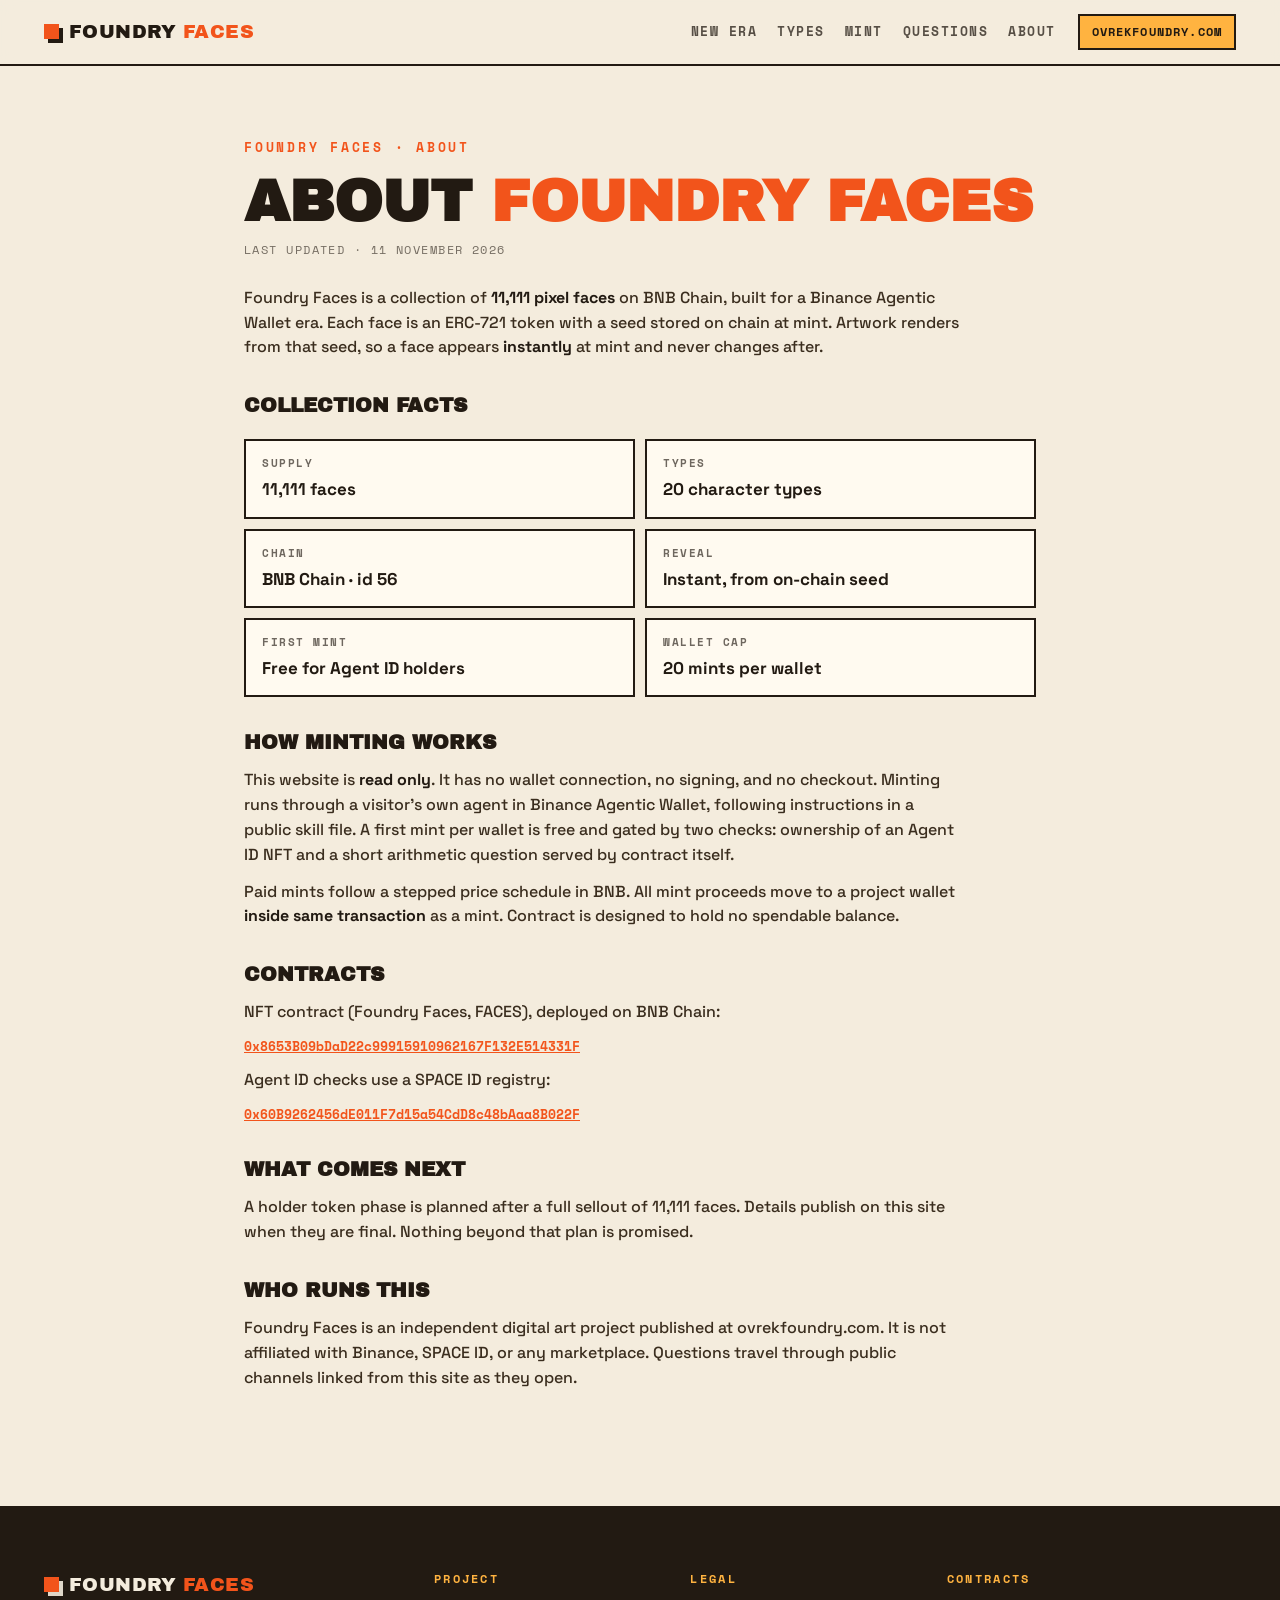
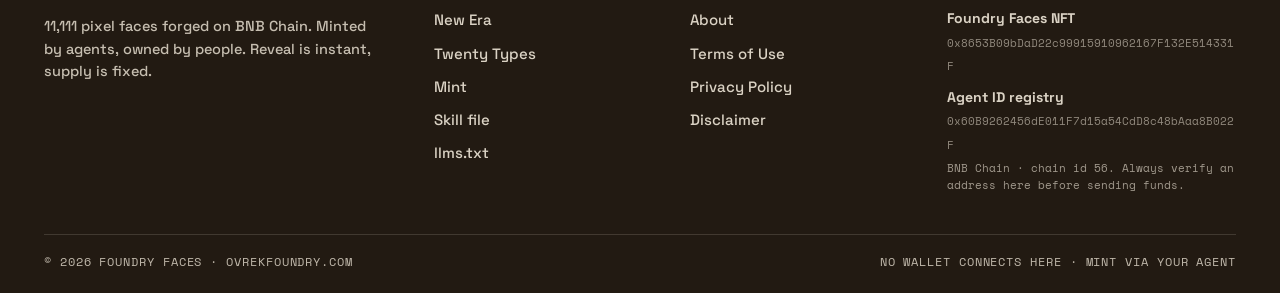
==== about.html @ cc5d2db2 "Foundry Faces site: hero wall, finder, types, mint board, legal pages" ====
<!doctype html>
<html lang="en">
<head>
<meta charset="utf-8">
<meta name="viewport" content="width=device-width, initial-scale=1">
<title>About · FOUNDRY FACES</title>
<meta name="description" content="About for Foundry Faces, a collection of 11,111 pixel faces on BNB Chain at ovrekfoundry.com.">
<link rel="icon" href="img/logo.svg?v=1">
<link rel="stylesheet" href="css/style.css?v=1">
</head>
<body>
<header class="topbar">
  <a class="brand" href="index.html"><span class="sq"></span><span>FOUNDRY <b>FACES</b></span></a>
  <nav class="nav">
    <a href="index.html#era">New Era</a>
    <a href="index.html#types">Types</a>
    <a href="index.html#mint">Mint</a>
    <a href="index.html#faq">Questions</a>
    <a href="about.html">About</a>
  </nav>
  <div class="pill">OVREKFOUNDRY.COM</div>
</header>
<main class="doc-wrap">
  <div class="kicker">Foundry Faces · About</div>
  <h1>About <span class="hot">Foundry Faces</span></h1>
  <div class="updated">Last updated · 11 November 2026</div>

<p>Foundry Faces is a collection of <b>11,111 pixel faces</b> on BNB Chain, built for a Binance Agentic Wallet era. Each face is an ERC-721 token with a seed stored on chain at mint. Artwork renders from that seed, so a face appears <b>instantly</b> at mint and never changes after.</p>
<h2>Collection facts</h2>
<div class="kv">
  <div><span>Supply</span><b>11,111 faces</b></div>
  <div><span>Types</span><b>20 character types</b></div>
  <div><span>Chain</span><b>BNB Chain · id 56</b></div>
  <div><span>Reveal</span><b>Instant, from on-chain seed</b></div>
  <div><span>First mint</span><b>Free for Agent ID holders</b></div>
  <div><span>Wallet cap</span><b>20 mints per wallet</b></div>
</div>
<h2>How minting works</h2>
<p>This website is <b>read only</b>. It has no wallet connection, no signing, and no checkout. Minting runs through a visitor's own agent in Binance Agentic Wallet, following instructions in a public skill file. A first mint per wallet is free and gated by two checks: ownership of an Agent ID NFT and a short arithmetic question served by contract itself.</p>
<p>Paid mints follow a stepped price schedule in BNB. All mint proceeds move to a project wallet <b>inside same transaction</b> as a mint. Contract is designed to hold no spendable balance.</p>
<h2>Contracts</h2>
<p>NFT contract (Foundry Faces, FACES), deployed on BNB Chain:</p>
<p class="addr"><a href="https://bscscan.com/address/0x8653B09bDaD22c99915910962167F132E514331F" target="_blank" rel="noopener">0x8653B09bDaD22c99915910962167F132E514331F</a></p>
<p>Agent ID checks use a SPACE ID registry:</p>
<p class="addr"><a href="https://bscscan.com/address/0x60B9262456dE011F7d15a54CdD8c48bAaa8B022F" target="_blank" rel="noopener">0x60B9262456dE011F7d15a54CdD8c48bAaa8B022F</a></p>
<h2>What comes next</h2>
<p>A holder token phase is planned after a full sellout of 11,111 faces. Details publish on this site when they are final. Nothing beyond that plan is promised.</p>
<h2>Who runs this</h2>
<p>Foundry Faces is an independent digital art project published at ovrekfoundry.com. It is not affiliated with Binance, SPACE ID, or any marketplace. Questions travel through public channels linked from this site as they open.</p>

</main>

<footer class="site">
  <div class="foot-in">
    <div class="foot-brand">
      <a class="brand" href="index.html"><span class="sq"></span><span>FOUNDRY <b>FACES</b></span></a>
      <p>11,111 pixel faces forged on BNB Chain. Minted by agents, owned by people. Reveal is instant, supply is fixed.</p>
    </div>
    <div class="foot-col">
      <h4>Project</h4>
      <a href="index.html#era">New Era</a>
      <a href="index.html#types">Twenty Types</a>
      <a href="index.html#mint">Mint</a>
      <a href="foundry-skill.md">Skill file</a>
      <a href="llms.txt">llms.txt</a>
    </div>
    <div class="foot-col">
      <h4>Legal</h4>
      <a href="about.html">About</a>
      <a href="terms.html">Terms of Use</a>
      <a href="privacy.html">Privacy Policy</a>
      <a href="disclaimer.html">Disclaimer</a>
    </div>
    <div class="foot-col">
      <h4>Contracts</h4>
      <a class="fc" href="https://bscscan.com/address/0x8653B09bDaD22c99915910962167F132E514331F" target="_blank" rel="noopener"><b>Foundry Faces NFT</b><span>0x8653B09bDaD22c99915910962167F132E514331F</span></a>
      <a class="fc" href="https://bscscan.com/address/0x60B9262456dE011F7d15a54CdD8c48bAaa8B022F" target="_blank" rel="noopener"><b>Agent ID registry</b><span>0x60B9262456dE011F7d15a54CdD8c48bAaa8B022F</span></a>
      <p class="fc-note">BNB Chain · chain id 56. Always verify an address here before sending funds.</p>
    </div>
  </div>
  <div class="foot-base">
    <span>© 2026 FOUNDRY FACES · OVREKFOUNDRY.COM</span>
    <span>NO WALLET CONNECTS HERE · MINT VIA YOUR AGENT</span>
  </div>
</footer>
</body>
</html>
---- css/style.css ----
@font-face { font-family: "Archivo Black"; src: url("../fonts/ArchivoBlack.ttf") format("truetype"); font-weight: 400; font-display: swap; }
@font-face { font-family: "Space Grotesk"; src: url("../fonts/SpaceGrotesk-500.ttf") format("truetype"); font-weight: 500; font-display: swap; }
@font-face { font-family: "Space Grotesk"; src: url("../fonts/SpaceGrotesk-700.ttf") format("truetype"); font-weight: 700; font-display: swap; }
@font-face { font-family: "Space Mono"; src: url("../fonts/SpaceMono.ttf") format("truetype"); font-weight: 400; font-display: swap; }
@font-face { font-family: "Space Mono"; src: url("../fonts/SpaceMono-Bold.ttf") format("truetype"); font-weight: 700; font-display: swap; }

:root {
  --paper: #f4ecdd;
  --paper-2: #ede1c9;
  --ink: #221a12;
  --ink-2: #3a2d1e;
  --molten: #f2541b;
  --molten-2: #ff8a3d;
  --amber: #ffb340;
  --line: rgba(34, 26, 18, .16);
  --card: #fffaf0;
}

* { margin: 0; padding: 0; box-sizing: border-box; }
html { scroll-behavior: smooth; }
body {
  background: var(--paper);
  color: var(--ink);
  font-family: "Space Grotesk", system-ui, sans-serif;
  font-weight: 500;
  line-height: 1.55;
  -webkit-font-smoothing: antialiased;
  overflow-x: hidden;
}
a { color: inherit; }
img, canvas { display: block; }
::selection { background: var(--molten); color: #fff; }

/* ---------- top bar ---------- */
.topbar {
  position: sticky; top: 0; z-index: 50;
  display: flex; align-items: center; gap: 22px;
  padding: 14px clamp(16px, 4vw, 44px);
  background: rgba(244, 236, 221, .92);
  backdrop-filter: blur(8px);
  border-bottom: 2px solid var(--ink);
}
.brand {
  font-family: "Archivo Black", sans-serif;
  font-size: 19px; letter-spacing: .02em; text-decoration: none;
  display: flex; align-items: center; gap: 10px; white-space: nowrap;
}
.brand .sq { width: 15px; height: 15px; background: var(--molten); flex: none; box-shadow: 4px 4px 0 var(--ink); }
.brand span b { color: var(--molten); font-weight: 400; }
.nav { display: flex; gap: 20px; margin-left: auto; }
.nav a {
  font-family: "Space Mono", monospace; font-size: 12.5px; font-weight: 700;
  letter-spacing: .12em; text-transform: uppercase; text-decoration: none; opacity: .75;
}
.nav a:hover { opacity: 1; color: var(--molten); }
.pill {
  font-family: "Space Mono", monospace; font-size: 11.5px; font-weight: 700; letter-spacing: .1em;
  padding: 7px 12px; border: 2px solid var(--ink); background: var(--amber); white-space: nowrap;
}
@media (max-width: 720px) { .nav { display: none; } .pill { margin-left: auto; } }

/* ---------- hero ---------- */
.hero { padding: clamp(34px, 6vw, 72px) clamp(16px, 4vw, 44px) 0; max-width: 1360px; margin: 0 auto; }
.kicker {
  font-family: "Space Mono", monospace; font-size: 12.5px; font-weight: 700;
  letter-spacing: .22em; text-transform: uppercase; color: var(--molten);
  display: flex; align-items: center; gap: 12px;
}
.kicker::after { content: ""; height: 2px; background: var(--ink); flex: 1; opacity: .25; }
.hero h1 {
  font-family: "Archivo Black", sans-serif;
  font-size: clamp(46px, 9.2vw, 128px);
  line-height: .94; letter-spacing: -.01em; text-transform: uppercase;
  margin: 18px 0 8px;
}
.hero h1 .hot { color: var(--molten); }
.hero h1 .outline { color: transparent; -webkit-text-stroke: 2.5px var(--ink); }
.hero-sub { font-size: clamp(16px, 2vw, 20px); max-width: 620px; color: var(--ink-2); }
.hero-sub b { color: var(--ink); }

.wall {
  margin-top: clamp(26px, 4vw, 44px);
  display: grid; grid-template-columns: repeat(8, 1fr); gap: 10px;
}
.wall canvas {
  width: 100%; aspect-ratio: 1; border: 2px solid var(--ink); background: var(--paper-2);
  image-rendering: pixelated;
}
@media (max-width: 900px) { .wall { grid-template-columns: repeat(6, 1fr); } .wall canvas:nth-child(n+19) { display: none; } }
@media (max-width: 560px) { .wall { grid-template-columns: repeat(4, 1fr); } .wall canvas:nth-child(n+13) { display: none; } }

.finder {
  margin-top: 12px;
  display: grid; grid-template-columns: 300px 1fr; gap: 0;
  border: 2px solid var(--ink); background: var(--card);
  box-shadow: 10px 10px 0 var(--ink);
}
.finder-face { border-right: 2px solid var(--ink); background: var(--paper-2); }
.finder-face canvas { width: 100%; aspect-ratio: 1; image-rendering: pixelated; }
.finder-body { padding: clamp(20px, 3.4vw, 38px); display: flex; flex-direction: column; gap: 14px; justify-content: center; }
.finder-body h2 { font-family: "Archivo Black", sans-serif; font-size: clamp(26px, 3.6vw, 42px); text-transform: uppercase; line-height: 1.02; }
.finder-body p { color: var(--ink-2); max-width: 520px; }
.finder-result { font-family: "Space Mono", monospace; font-size: 13.5px; font-weight: 700; letter-spacing: .06em; min-height: 22px; }
.finder-result b { color: var(--molten); }
.btn {
  font-family: "Space Mono", monospace; font-weight: 700; font-size: 14px; letter-spacing: .12em;
  text-transform: uppercase; cursor: pointer; text-decoration: none;
  display: inline-flex; align-items: center; gap: 10px;
  padding: 15px 24px; border: 2px solid var(--ink); background: var(--molten); color: #fff;
  box-shadow: 5px 5px 0 var(--ink); transition: transform .08s ease, box-shadow .08s ease;
  align-self: flex-start;
}
.btn:hover { transform: translate(2px, 2px); box-shadow: 3px 3px 0 var(--ink); }
.btn:active { transform: translate(5px, 5px); box-shadow: 0 0 0 var(--ink); }
.btn.dark { background: var(--ink); color: var(--paper); }
@media (max-width: 720px) { .finder { grid-template-columns: 1fr; } .finder-face { border-right: none; border-bottom: 2px solid var(--ink); } }

/* live strip */
.live-strip {
  margin-top: 26px; display: flex; flex-wrap: wrap; gap: 0;
  border: 2px solid var(--ink); background: var(--ink); color: var(--paper);
}
.live-strip .cell { flex: 1 1 160px; padding: 16px 20px; border-right: 1px solid rgba(244,236,221,.22); }
.live-strip .cell:last-child { border-right: none; }
.live-strip .num { font-family: "Archivo Black", sans-serif; font-size: clamp(24px, 3vw, 36px); line-height: 1; }
.live-strip .num.hot { color: var(--amber); }
.live-strip .lab { font-family: "Space Mono", monospace; font-size: 11px; font-weight: 700; letter-spacing: .18em; text-transform: uppercase; opacity: .72; margin-top: 6px; }

/* ---------- sections ---------- */
section.blk { max-width: 1360px; margin: 0 auto; padding: clamp(52px, 8vw, 104px) clamp(16px, 4vw, 44px) 0; }
.sec-head { display: flex; align-items: baseline; gap: 18px; border-top: 2px solid var(--ink); padding-top: 18px; }
.sec-no { font-family: "Space Mono", monospace; font-weight: 700; font-size: 14px; letter-spacing: .14em; color: var(--molten); white-space: nowrap; }
.sec-head h2 { font-family: "Archivo Black", sans-serif; font-size: clamp(32px, 5.4vw, 64px); text-transform: uppercase; line-height: .98; }
.sec-head h2 .hot { color: var(--molten); }
.lede { font-size: clamp(16px, 2vw, 20px); color: var(--ink-2); max-width: 680px; margin-top: 16px; }
.lede b { color: var(--ink); }

.facts { display: grid; grid-template-columns: repeat(3, 1fr); gap: 10px; margin-top: 30px; }
.fact { border: 2px solid var(--ink); background: var(--card); padding: 22px; }
.fact .n { font-family: "Archivo Black", sans-serif; font-size: clamp(30px, 4.4vw, 52px); line-height: 1; }
.fact .n .hot { color: var(--molten); }
.fact .t { font-family: "Space Mono", monospace; font-size: 11.5px; font-weight: 700; letter-spacing: .16em; text-transform: uppercase; margin-top: 8px; opacity: .75; }
@media (max-width: 720px) { .facts { grid-template-columns: 1fr; } }

/* types grid */
.types { display: grid; grid-template-columns: repeat(5, 1fr); gap: 10px; margin-top: 30px; }
.type-card { border: 2px solid var(--ink); background: var(--card); padding: 12px; transition: transform .12s ease; }
.type-card:hover { transform: translateY(-4px); }
.type-card canvas { width: 100%; aspect-ratio: 1; image-rendering: pixelated; border: 2px solid var(--ink); }
.type-card .tn { font-family: "Archivo Black", sans-serif; font-size: 17px; text-transform: uppercase; margin-top: 12px; display: flex; justify-content: space-between; align-items: baseline; }
.type-card .tn i { font-family: "Space Mono", monospace; font-style: normal; font-size: 11px; color: var(--molten); letter-spacing: .1em; white-space: nowrap; }
@media (max-width: 480px) { .type-card .tn { font-size: 14.5px; } .type-card .tn i { font-size: 9.5px; } }
.type-card .td { font-size: 13.5px; color: var(--ink-2); margin-top: 4px; line-height: 1.45; }
@media (max-width: 1000px) { .types { grid-template-columns: repeat(4, 1fr); } }
@media (max-width: 760px) { .types { grid-template-columns: repeat(3, 1fr); } }
@media (max-width: 480px) { .types { grid-template-columns: repeat(2, 1fr); } }

/* mint board */
.board { display: grid; grid-template-columns: repeat(3, 1fr); gap: 10px; margin-top: 30px; }
.board .cell { border: 2px solid var(--ink); background: var(--ink); color: var(--paper); padding: 22px; }
.board .num { font-family: "Archivo Black", sans-serif; font-size: clamp(28px, 4vw, 46px); line-height: 1; }
.board .num.hot { color: var(--amber); }
.board .lab { font-family: "Space Mono", monospace; font-size: 11px; font-weight: 700; letter-spacing: .18em; text-transform: uppercase; opacity: .72; margin-top: 8px; }
.board-note { font-family: "Space Mono", monospace; font-size: 13px; margin-top: 12px; color: var(--ink-2); }
@media (max-width: 720px) { .board { grid-template-columns: 1fr; } }

.tiers { margin-top: 26px; border: 2px solid var(--ink); background: var(--card); }
.tiers table { width: 100%; border-collapse: collapse; }
.tiers th, .tiers td { padding: 14px 18px; text-align: left; border-bottom: 1px solid var(--line); font-size: 15.5px; }
.tiers tr:last-child td { border-bottom: none; }
.tiers th { font-family: "Space Mono", monospace; font-size: 11.5px; font-weight: 700; letter-spacing: .16em; text-transform: uppercase; background: var(--paper-2); }
.tiers td.price { font-family: "Space Mono", monospace; font-weight: 700; }
.tiers td.price.free { color: var(--molten); }
.tiers .rowtag { font-family: "Space Mono", monospace; font-size: 11px; font-weight: 700; letter-spacing: .1em; padding: 3px 8px; border: 1.5px solid var(--ink); }
.tiers .rowtag.free { background: var(--amber); }

.prompt-wrap { margin-top: 26px; border: 2px solid var(--ink); background: #171008; color: #f7ead2; box-shadow: 10px 10px 0 var(--molten); }
.prompt-head { display: flex; align-items: center; justify-content: space-between; gap: 14px; padding: 14px 18px; border-bottom: 1px solid rgba(247,234,210,.2); }
.prompt-head .pt { font-family: "Space Mono", monospace; font-size: 12px; font-weight: 700; letter-spacing: .18em; text-transform: uppercase; }
.copy-btn {
  font-family: "Space Mono", monospace; font-size: 12px; font-weight: 700; letter-spacing: .1em;
  padding: 8px 14px; cursor: pointer; border: 1.5px solid #f7ead2; background: transparent; color: #f7ead2;
}
.copy-btn:hover { background: var(--molten); border-color: var(--molten); color: #fff; }
.prompt-body { padding: 18px; font-family: "Space Mono", monospace; font-size: 13.5px; line-height: 1.75; white-space: pre-wrap; word-break: break-word; max-height: 340px; overflow: auto; }
.skill-line { margin-top: 16px; font-size: 15px; color: var(--ink-2); }
.skill-line a { font-weight: 700; color: var(--molten); }

/* FAQ */
.faq { margin-top: 30px; border: 2px solid var(--ink); background: var(--card); }
.faq details { border-bottom: 1px solid var(--line); }
.faq details:last-child { border-bottom: none; }
.faq summary {
  cursor: pointer; list-style: none; padding: 18px 22px;
  font-family: "Archivo Black", sans-serif; font-size: 16.5px; text-transform: uppercase;
  display: flex; justify-content: space-between; gap: 14px; align-items: center;
}
.faq summary::-webkit-details-marker { display: none; }
.faq summary::after { content: "+"; font-family: "Space Mono", monospace; color: var(--molten); font-size: 22px; }
.faq details[open] summary::after { content: "-"; }
.faq .a { padding: 0 22px 20px; color: var(--ink-2); max-width: 760px; }
.faq .a b { color: var(--ink); }

/* ---------- doc pages ---------- */
.doc-wrap { max-width: 880px; margin: 0 auto; padding: clamp(40px, 6vw, 72px) clamp(16px, 4vw, 44px) 0; }
.doc-wrap .kicker::after { display: none; }
.doc-wrap h1 { font-family: "Archivo Black", sans-serif; font-size: clamp(34px, 5.6vw, 58px); text-transform: uppercase; line-height: 1; margin: 16px 0 10px; }
.doc-wrap h1 .hot { color: var(--molten); }
.doc-wrap .updated { font-family: "Space Mono", monospace; font-size: 12px; letter-spacing: .12em; text-transform: uppercase; opacity: .6; margin-bottom: 26px; }
.doc-wrap h2 { font-family: "Archivo Black", sans-serif; font-size: 20px; text-transform: uppercase; margin: 30px 0 10px; }
.doc-wrap p { color: var(--ink-2); margin-bottom: 12px; max-width: 720px; }
.doc-wrap p b, .doc-wrap li b { color: var(--ink); }
.doc-wrap ul { margin: 0 0 12px 20px; color: var(--ink-2); }
.doc-wrap li { margin-bottom: 6px; }
.doc-wrap a { color: var(--molten); font-weight: 700; }
.doc-wrap .addr { font-family: "Space Mono", monospace; font-size: 12.5px; word-break: break-all; }
.kv { display: grid; grid-template-columns: 1fr 1fr; gap: 10px; margin: 18px 0 6px; }
.kv div { border: 2px solid var(--ink); background: var(--card); padding: 14px 16px; display: flex; flex-direction: column; gap: 4px; }
.kv span { font-family: "Space Mono", monospace; font-size: 11px; font-weight: 700; letter-spacing: .14em; text-transform: uppercase; opacity: .65; }
.kv b { font-size: 17px; }
@media (max-width: 560px) { .kv { grid-template-columns: 1fr; } }

/* ---------- footer ---------- */
footer.site {
  margin-top: clamp(64px, 9vw, 120px);
  background: var(--ink); color: var(--paper);
  padding: clamp(40px, 5vw, 64px) clamp(16px, 4vw, 44px) 0;
}
.foot-in { max-width: 1360px; margin: 0 auto; display: grid; grid-template-columns: 1.6fr 1fr 1fr 1.3fr; gap: 34px; }
.foot-brand .brand { color: var(--paper); }
.foot-brand .brand .sq { box-shadow: 4px 4px 0 rgba(244,236,221,.9); }
.foot-brand p { margin-top: 16px; font-size: 14.5px; opacity: .78; max-width: 340px; }
.foot-col h4 { font-family: "Space Mono", monospace; font-size: 11.5px; font-weight: 700; letter-spacing: .2em; text-transform: uppercase; color: var(--amber); margin-bottom: 16px; }
.foot-col a { display: block; text-decoration: none; font-size: 15px; padding: 5px 0; opacity: .88; }
.foot-col a:hover { opacity: 1; color: var(--molten-2); }
.foot-col a.fc b { display: block; font-size: 14px; }
.foot-col a.fc span, .foot-col .fc-note { font-family: "Space Mono", monospace; font-size: 11px; opacity: .6; word-break: break-all; }
.foot-base {
  max-width: 1360px; margin: 40px auto 0; padding: 18px 0 22px;
  border-top: 1px solid rgba(244,236,221,.2);
  display: flex; justify-content: space-between; gap: 14px; flex-wrap: wrap;
  font-family: "Space Mono", monospace; font-size: 11.5px; letter-spacing: .08em; opacity: .75;
}
@media (max-width: 900px) { .foot-in { grid-template-columns: 1fr 1fr; } }
@media (max-width: 520px) { .foot-in { grid-template-columns: 1fr; } }
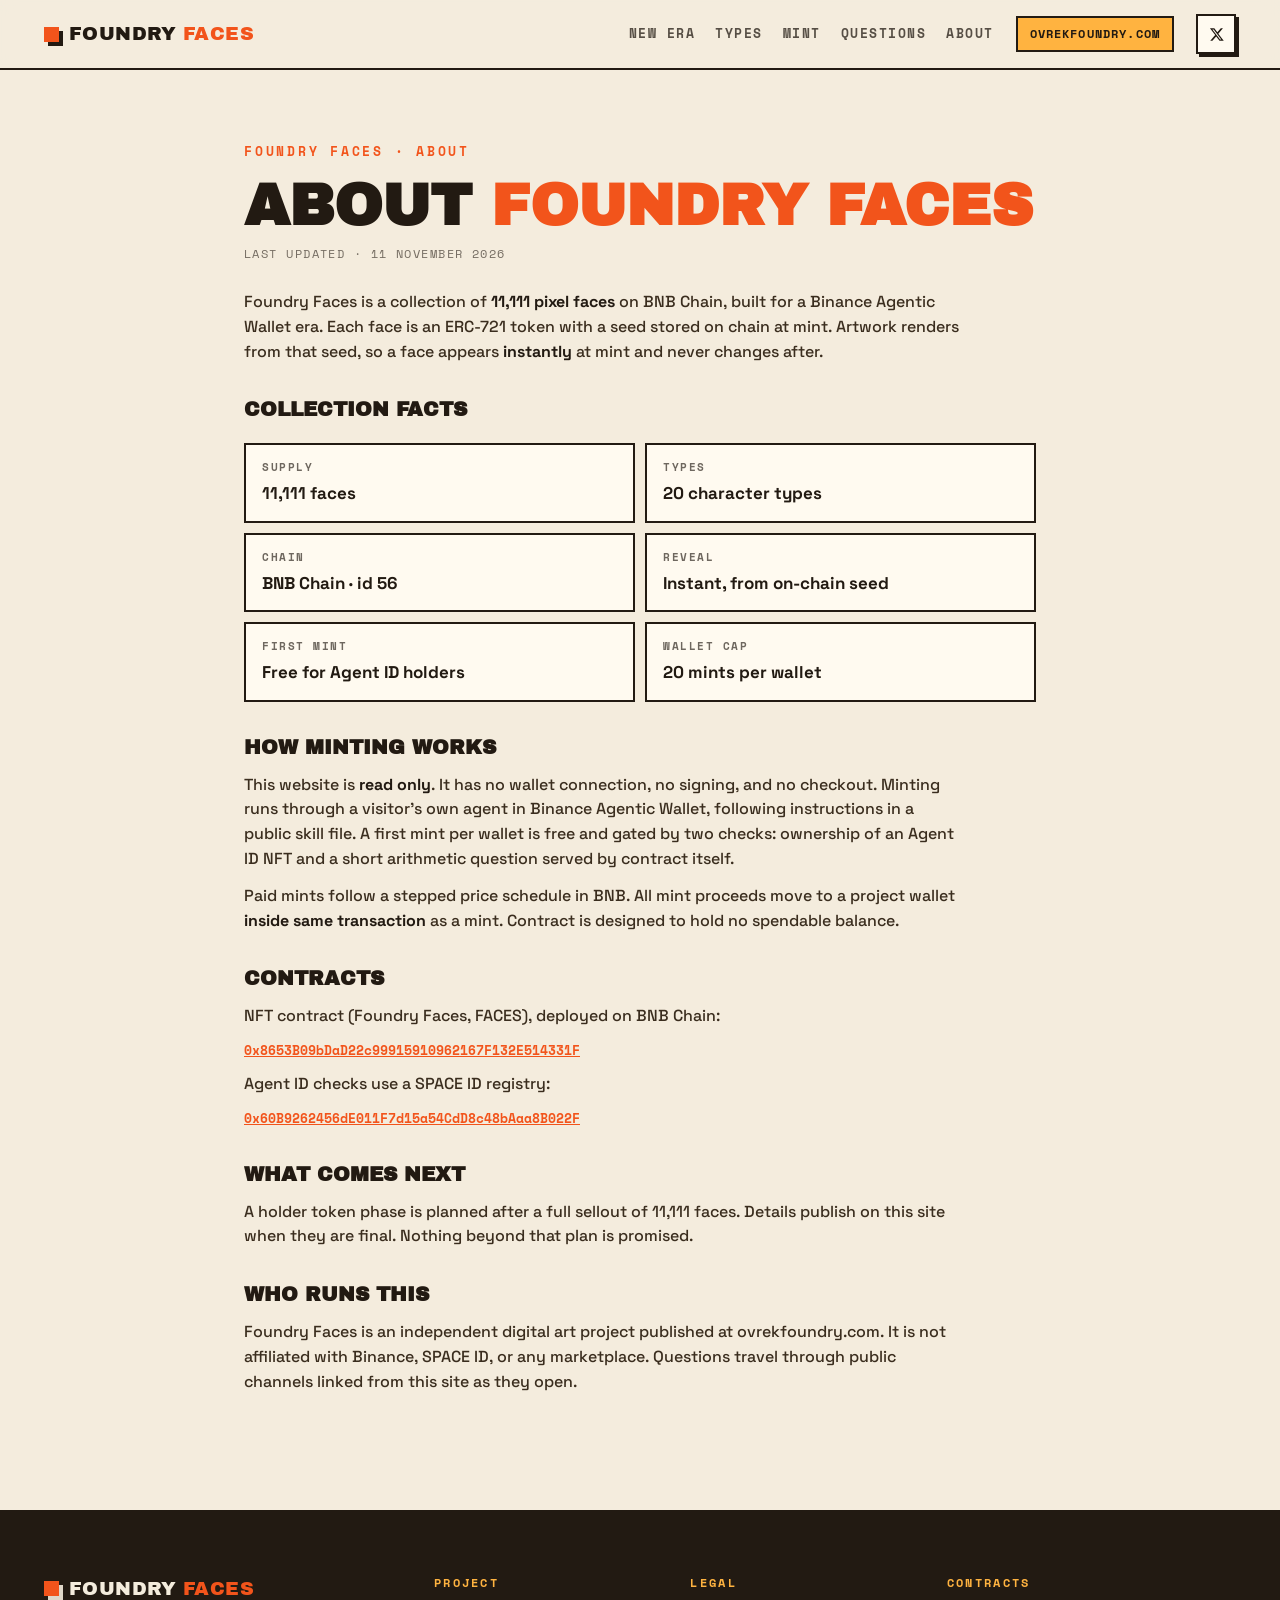
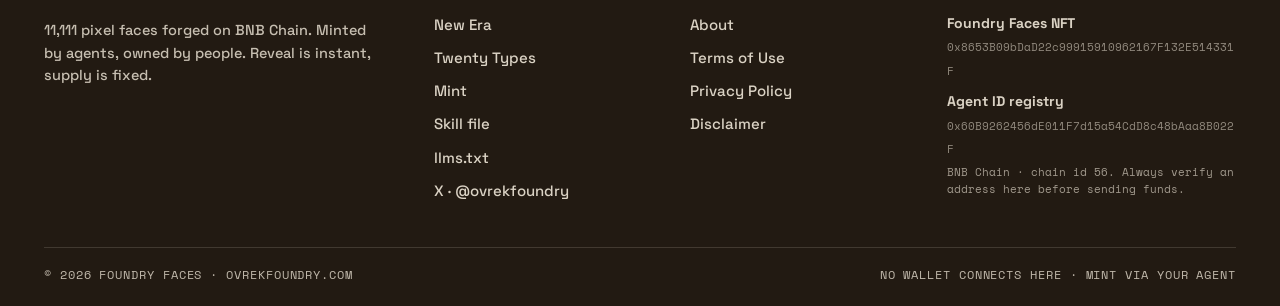
==== commit fb177c6c: "Add X links (@ovrekfoundry), smooth + mobile-first upgrade (css/js v2)" ====
--- a/about.html
+++ b/about.html
@@ -6,7 +6,7 @@
 <title>About · FOUNDRY FACES</title>
 <meta name="description" content="About for Foundry Faces, a collection of 11,111 pixel faces on BNB Chain at ovrekfoundry.com.">
 <link rel="icon" href="img/logo.svg?v=1">
-<link rel="stylesheet" href="css/style.css?v=1">
+<link rel="stylesheet" href="css/style.css?v=2">
 </head>
 <body>
 <header class="topbar">
@@ -19,6 +19,7 @@
     <a href="about.html">About</a>
   </nav>
   <div class="pill">OVREKFOUNDRY.COM</div>
+  <a class="x-btn" href="https://x.com/ovrekfoundry" target="_blank" rel="noopener" aria-label="Foundry Faces on X"><svg viewBox="0 0 24 24" width="15" height="15" fill="currentColor" aria-hidden="true"><path d="M18.9 2.1h3.4l-7.4 8.5 8.7 11.3h-6.8l-5.3-6.9-6.1 6.9H2l7.9-9.1L1.5 2.1h7l4.8 6.3 5.6-6.3zm-1.2 17.8h1.9L7.4 4H5.4l12.3 15.9z"/></svg></a>
 </header>
 <main class="doc-wrap">
   <div class="kicker">Foundry Faces · About</div>
@@ -63,6 +64,7 @@
       <a href="index.html#mint">Mint</a>
       <a href="foundry-skill.md">Skill file</a>
       <a href="llms.txt">llms.txt</a>
+      <a href="https://x.com/ovrekfoundry" target="_blank" rel="noopener">X · @ovrekfoundry</a>
     </div>
     <div class="foot-col">
       <h4>Legal</h4>
--- a/css/style.css
+++ b/css/style.css
@@ -243,3 +243,52 @@
 }
 @media (max-width: 900px) { .foot-in { grid-template-columns: 1fr 1fr; } }
 @media (max-width: 520px) { .foot-in { grid-template-columns: 1fr; } }
+
+/* ---------- v2 upgrade: smooth + mobile first ---------- */
+html { scroll-padding-top: 96px; -webkit-text-size-adjust: 100%; }
+* { -webkit-tap-highlight-color: transparent; }
+button, a { touch-action: manipulation; }
+.nav a, .foot-col a, .copy-btn, .x-btn { transition: color .18s ease, background .18s ease, opacity .18s ease, transform .18s ease; }
+
+.topbar { flex-wrap: wrap; row-gap: 6px; }
+.x-btn {
+  width: 40px; height: 40px; flex: none;
+  display: inline-flex; align-items: center; justify-content: center;
+  border: 2px solid var(--ink); background: var(--card); color: var(--ink);
+  box-shadow: 3px 3px 0 var(--ink); text-decoration: none;
+}
+.x-btn:hover { background: var(--ink); color: var(--paper); transform: translate(1px, 1px); box-shadow: 2px 2px 0 var(--ink); }
+.x-btn:active { transform: translate(3px, 3px); box-shadow: 0 0 0 var(--ink); }
+
+/* mobile: nav becomes a scrollable second row instead of disappearing */
+@media (max-width: 720px) {
+  .topbar { gap: 8px 10px; padding-top: 10px; padding-bottom: 10px; }
+  .brand { font-size: 16px; gap: 8px; }
+  .brand .sq { width: 13px; height: 13px; box-shadow: 3px 3px 0 var(--ink); }
+  .pill { margin-left: auto; font-size: 10.5px; letter-spacing: .06em; padding: 6px 9px; }
+  .x-btn { width: 36px; height: 36px; box-shadow: 2px 2px 0 var(--ink); }
+  .nav {
+    display: flex; order: 3; flex-basis: 100%;
+    overflow-x: auto; gap: 22px; padding: 6px 2px 2px;
+    scrollbar-width: none; -webkit-overflow-scrolling: touch;
+  }
+  .nav::-webkit-scrollbar { display: none; }
+  .nav a { white-space: nowrap; padding: 6px 0; font-size: 12px; }
+  .wall { gap: 7px; }
+  .finder { box-shadow: 6px 6px 0 var(--ink); }
+  .prompt-wrap { box-shadow: 6px 6px 0 var(--molten); }
+  .btn { width: 100%; justify-content: center; min-height: 54px; }
+  .copy-btn { min-height: 42px; }
+  .foot-base { padding-bottom: calc(22px + env(safe-area-inset-bottom)); }
+}
+
+/* reveal on scroll (JS adds .rv, observer adds .in) */
+.rv { opacity: 0; transform: translateY(18px); transition: opacity .6s ease, transform .6s cubic-bezier(.22, .8, .3, 1); }
+.rv.in { opacity: 1; transform: none; }
+
+@media (hover: none) { .type-card:hover { transform: none; } }
+@media (prefers-reduced-motion: reduce) {
+  html { scroll-behavior: auto; }
+  .rv { opacity: 1; transform: none; transition: none; }
+  .btn, .x-btn, .type-card { transition: none; }
+}
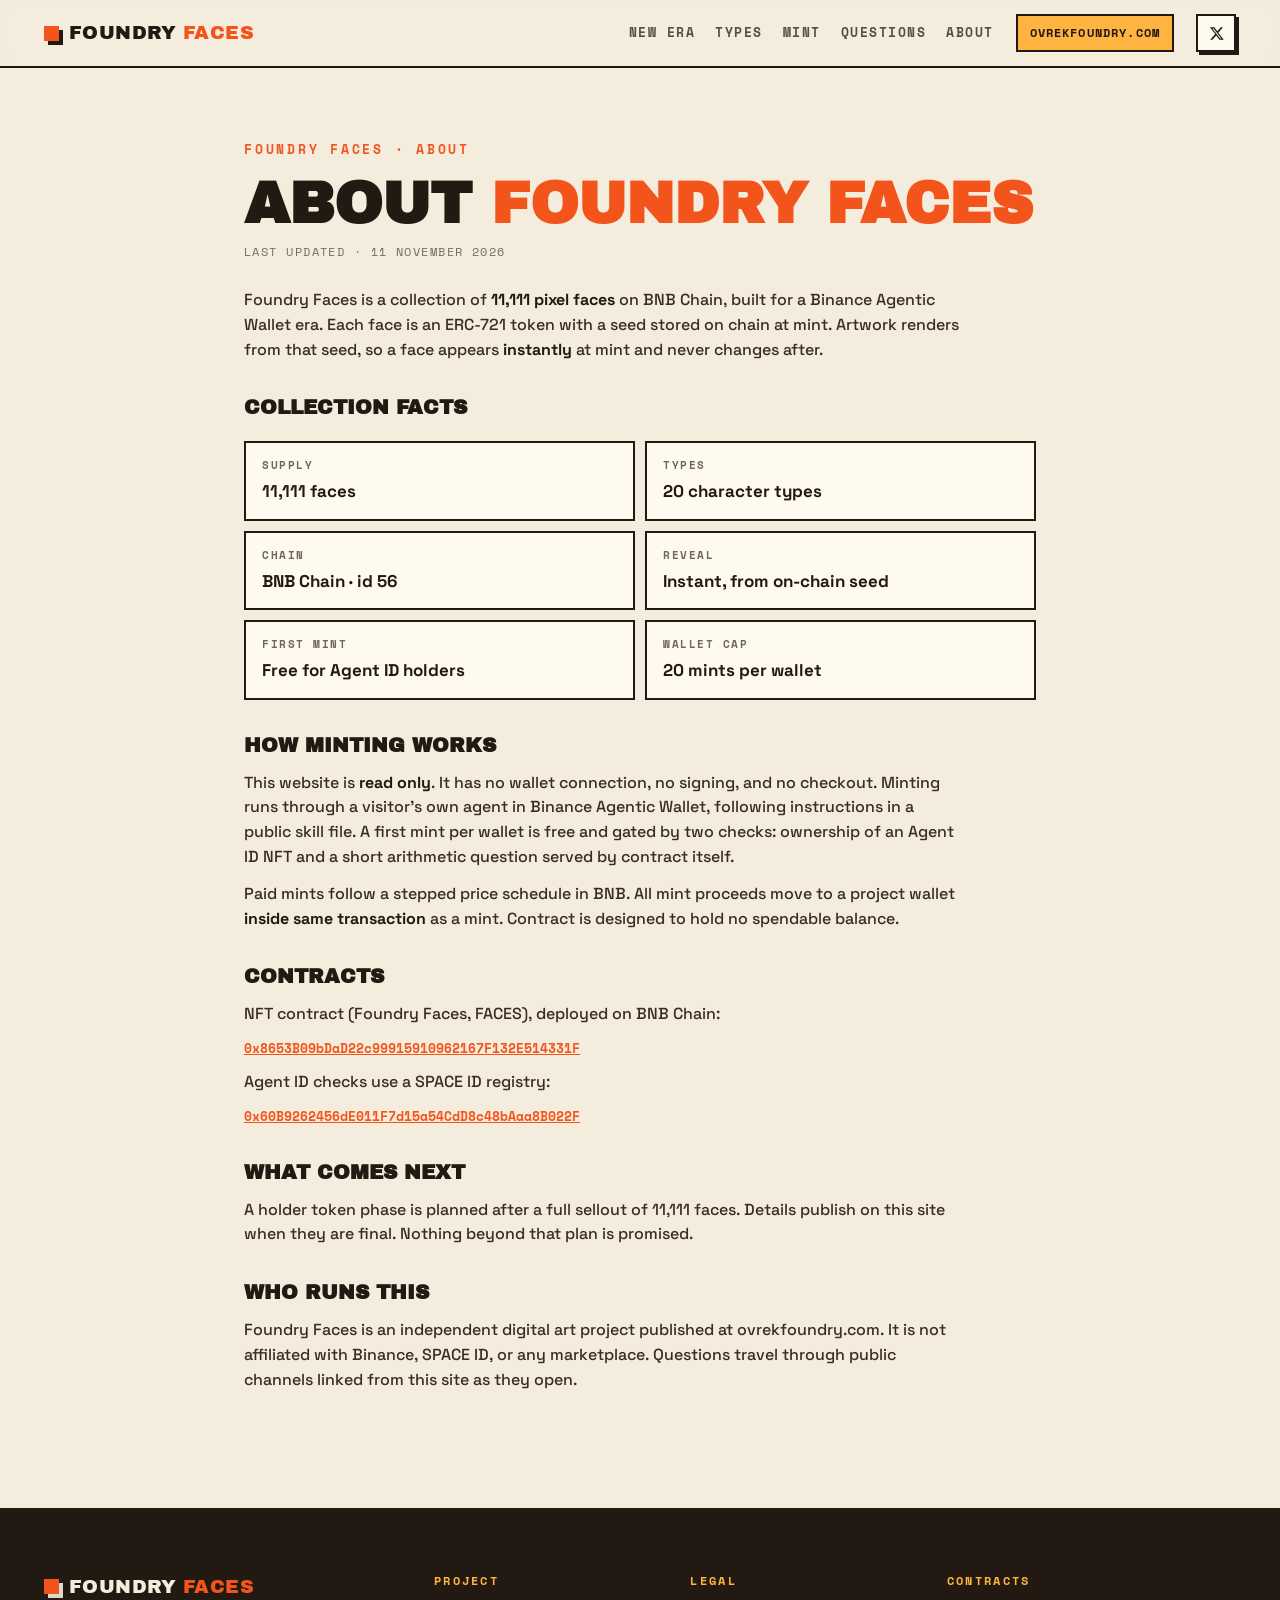
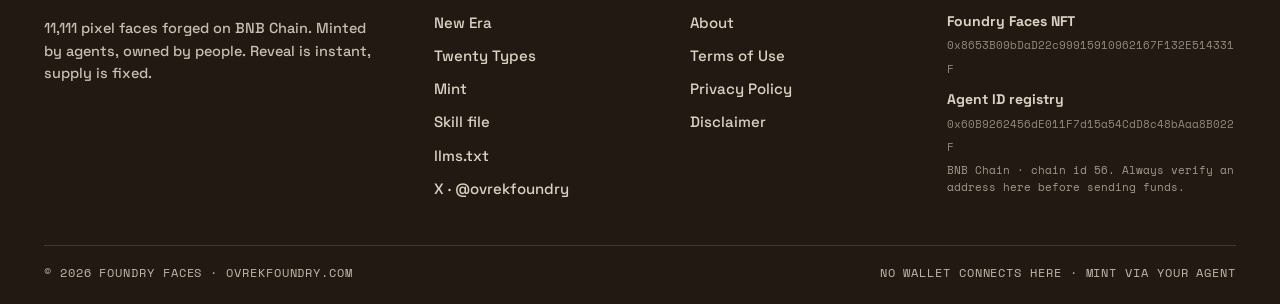
==== commit 6a021d36: "Header v5: aligned brand row (brand, mint pill, X) plus evenly spread nav strip, compact at 320-390p" ====
--- a/about.html
+++ b/about.html
@@ -6,7 +6,7 @@
 <title>About · FOUNDRY FACES</title>
 <meta name="description" content="About for Foundry Faces, a collection of 11,111 pixel faces on BNB Chain at ovrekfoundry.com.">
 <link rel="icon" href="img/logo.svg?v=1">
-<link rel="stylesheet" href="css/style.css?v=2">
+<link rel="stylesheet" href="css/style.css?v=5">
 </head>
 <body>
 <header class="topbar">
--- a/css/style.css
+++ b/css/style.css
@@ -292,3 +292,143 @@
   .rv { opacity: 1; transform: none; transition: none; }
   .btn, .x-btn, .type-card { transition: none; }
 }
+
+/* ---------- v3 precision pass: sections, proportions, mobile logic ---------- */
+.sec-head { align-items: flex-start; }
+.sec-no { padding-top: 12px; }
+
+/* tiers: fixed geometry, nothing wraps mid-value */
+.tiers table { table-layout: fixed; }
+.tiers th:nth-child(1), .tiers td:nth-child(1) { width: 23%; }
+.tiers th:nth-child(2), .tiers td:nth-child(2) { width: 29%; }
+.tiers th:nth-child(3), .tiers td:nth-child(3) { width: 48%; }
+.tiers td.price { white-space: nowrap; }
+.tiers .rowtag { white-space: nowrap; display: inline-block; }
+
+@media (max-width: 720px) {
+  /* section heads stack: number on its own line, title full width */
+  .sec-head { flex-direction: column; gap: 4px; padding-top: 14px; }
+  .sec-no { padding-top: 0; font-size: 12.5px; }
+  .sec-head h2 { font-size: clamp(30px, 8.8vw, 42px); }
+  .lede { margin-top: 12px; }
+
+  /* kicker stays on one line */
+  .kicker { font-size: 11px; letter-spacing: .13em; gap: 10px; }
+
+  /* finder: compact centered face instead of a giant full-width square */
+  .finder-face { display: flex; justify-content: center; padding: 20px 0 4px; border-bottom: none; }
+  .finder-face canvas { width: 176px; height: 176px; border: 2px solid var(--ink); }
+  .finder-body { padding: 16px 20px 22px; gap: 11px; }
+  .finder-body h2 { font-size: 25px; }
+
+  /* live strip: tidy 2 x 2 grid with correct inner borders */
+  .live-strip { display: grid; grid-template-columns: 1fr 1fr; }
+  .live-strip .cell { border-right: none; padding: 14px 16px; }
+  .live-strip .cell:nth-child(odd) { border-right: 1px solid rgba(244,236,221,.22); }
+  .live-strip .cell:nth-child(n+3) { border-top: 1px solid rgba(244,236,221,.22); }
+  .live-strip .num { font-size: 23px; }
+
+  /* mint board: one compact stat row instead of three tall boxes */
+  .board { grid-template-columns: repeat(3, 1fr); gap: 7px; }
+  .board .cell { padding: 13px 12px; }
+  .board .num { font-size: 20px; }
+  .board .lab { font-size: 9px; letter-spacing: .12em; margin-top: 6px; }
+  .board-note { font-size: 12px; }
+
+  /* facts become compact stat rows */
+  .fact { display: flex; align-items: baseline; gap: 16px; padding: 15px 18px; }
+  .fact .n { font-size: 29px; white-space: nowrap; }
+  .fact .t { margin-top: 0; }
+
+  /* tiers on small screens */
+  .tiers th, .tiers td { padding: 11px 10px; font-size: 13.5px; }
+  .tiers th:nth-child(1), .tiers td:nth-child(1) { width: 26%; }
+  .tiers th:nth-child(2), .tiers td:nth-child(2) { width: 32%; }
+  .tiers th:nth-child(3), .tiers td:nth-child(3) { width: 42%; }
+  .tiers th { font-size: 10.5px; letter-spacing: .12em; }
+  .tiers td.price { font-size: 12.5px; }
+  .tiers .rowtag { font-size: 9.5px; padding: 2px 6px; letter-spacing: .06em; }
+
+  /* prompt head wraps cleanly */
+  .prompt-head { flex-wrap: wrap; }
+  .prompt-body { font-size: 12.5px; max-height: 300px; padding: 15px; }
+
+  /* faq touch proportions */
+  .faq summary { font-size: 14.5px; padding: 16px 18px; }
+  .faq .a { padding: 0 18px 18px; font-size: 14.5px; }
+
+  /* footer: two tidy columns, brand and contracts full width */
+  .foot-in { grid-template-columns: 1fr 1fr; gap: 26px; }
+  .foot-brand { grid-column: 1 / -1; }
+  .foot-in > .foot-col:last-child { grid-column: 1 / -1; }
+}
+
+@media (max-width: 480px) {
+  .type-card { padding: 9px; }
+  .type-card .tn { font-size: 13.5px; flex-wrap: wrap; column-gap: 8px; row-gap: 1px; }
+  .type-card .td { font-size: 12.5px; }
+  .hero-sub { font-size: 15.5px; }
+}
+.foot-col .fc-note { word-break: normal; }
+
+/* ---------- v4 header: one clean system, phone first ---------- */
+.topnav { order: 1; }
+.pill { order: 2; }
+.x-btn { order: 3; }
+.pill { display: inline-flex; align-items: center; height: 38px; }
+.x-btn { height: 38px; }
+
+@media (max-width: 720px) {
+  .topbar {
+    padding: 11px 16px 0;
+    row-gap: 0;
+    column-gap: 8px;
+  }
+  .brand { font-size: 15px; gap: 7px; padding-bottom: 11px; }
+  .brand .sq { width: 12px; height: 12px; box-shadow: 3px 3px 0 var(--ink); }
+  .pill { order: 1; height: 34px; font-size: 10px; letter-spacing: .05em; padding: 0 8px; margin-left: auto; }
+  .x-btn { order: 2; width: 34px; height: 34px; box-shadow: 2px 2px 0 var(--ink); margin-bottom: 11px; }
+  .pill { margin-bottom: 11px; }
+  /* nav becomes a full-width strip: five links spread evenly, no sideways scroll */
+  .topnav {
+    order: 3;
+    flex: 1 1 100%;
+    margin-left: 0;
+    justify-content: space-between;
+    gap: 0;
+    overflow: visible;
+    border-top: 1px solid var(--line);
+    padding: 9px 0 10px;
+    mask: none;
+    -webkit-mask: none;
+  }
+  .topnav a { font-size: 11px; letter-spacing: .1em; padding: 2px 0; }
+}
+
+/* ---------- v5 header, correct selectors: brand row + even nav strip ---------- */
+.nav { order: 1; }
+@media (max-width: 720px) {
+  html { scroll-padding-top: 104px; }
+  .topbar { padding: 11px 16px 10px; column-gap: 7px; row-gap: 0; }
+  .brand { font-size: 14.5px; gap: 7px; padding-bottom: 0; }
+  .brand .sq { width: 11px; height: 11px; box-shadow: 3px 3px 0 var(--ink); }
+  .pill { order: 1; height: 34px; font-size: 10px; letter-spacing: .04em; padding: 0 8px; margin: 0 0 0 auto; }
+  .x-btn { order: 2; width: 34px; height: 34px; margin-bottom: 0; box-shadow: 2px 2px 0 var(--ink); }
+  .nav {
+    order: 3;
+    flex: 1 1 100%;
+    display: flex;
+    justify-content: space-between;
+    gap: 0;
+    margin: 10px 0 0;
+    padding: 9px 0 1px;
+    border-top: 1px solid var(--line);
+    overflow: visible;
+    flex-wrap: nowrap;
+  }
+  .nav a { font-size: 11px; letter-spacing: .08em; padding: 2px 0; white-space: nowrap; }
+  .kicker { font-size: 10.5px; letter-spacing: .1em; }
+}
+@media (max-width: 360px) {
+  .kicker { font-size: 10px; letter-spacing: .07em; }
+}
